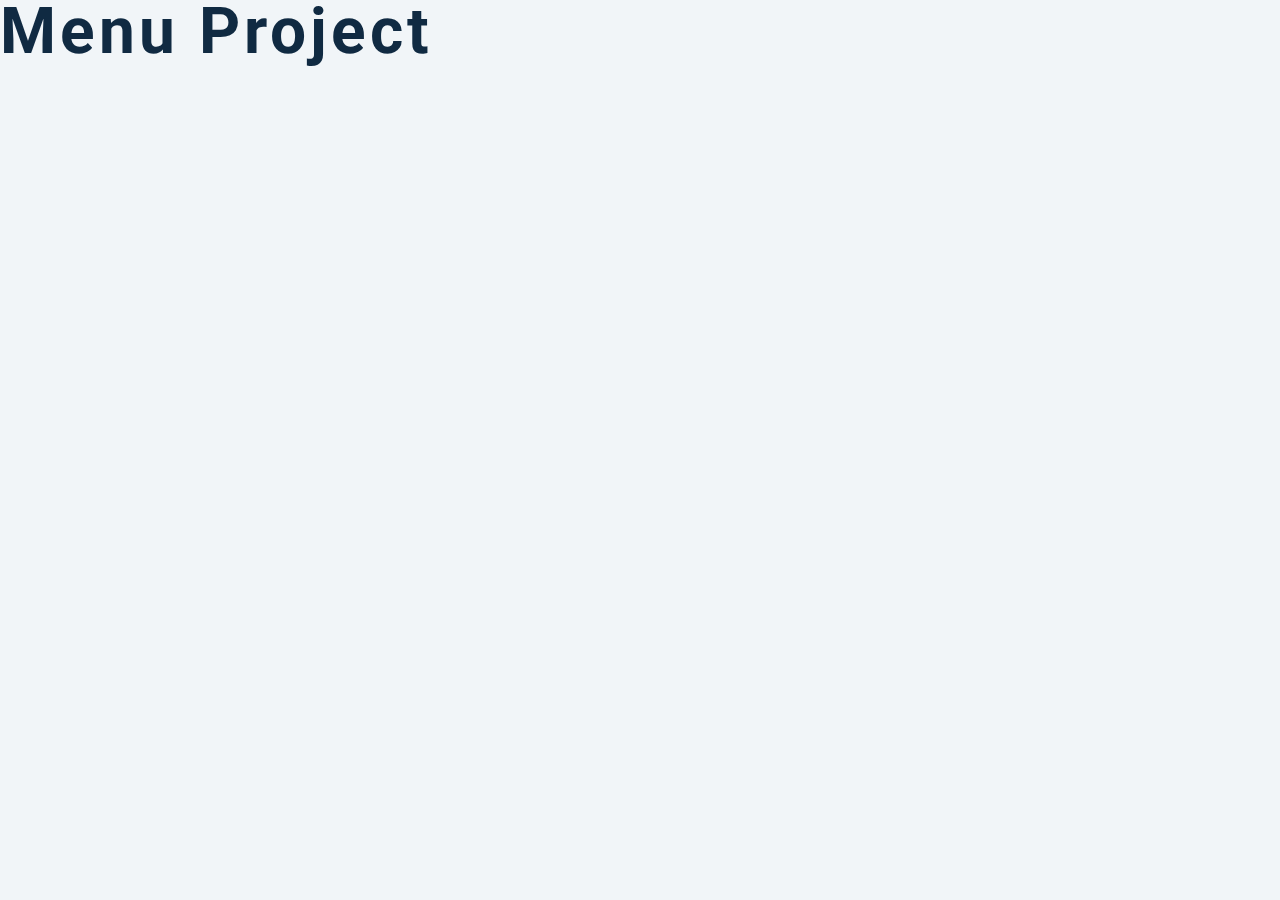
==== 08-menu/setup/index.html @ fd7a2769 "7 projects added" ====
<!DOCTYPE html>
<html lang="en">
  <head>
    <meta charset="UTF-8" />
    <meta name="viewport" content="width=device-width, initial-scale=1.0" />
    <title>Starter</title>
    <!-- font-awesome -->
    <link
      rel="stylesheet"
      href="https://cdnjs.cloudflare.com/ajax/libs/font-awesome/5.14.0/css/all.min.css"
    />
    <!-- styles -->
    <link rel="stylesheet" href="styles.css" />
  </head>
  <body>
    <h1>menu project</h1>
    <!-- javascript -->
    <script src="app.js"></script>
  </body>
</html>
---- 08-menu/setup/styles.css ----
/*
=============== 
Fonts
===============
*/
@import url("https://fonts.googleapis.com/css?family=Open+Sans|Roboto:400,700&display=swap");

/*
=============== 
Variables
===============
*/

:root {
  /* dark shades of primary color*/
  --clr-primary-1: hsl(205, 86%, 17%);
  --clr-primary-2: hsl(205, 77%, 27%);
  --clr-primary-3: hsl(205, 72%, 37%);
  --clr-primary-4: hsl(205, 63%, 48%);
  /* primary/main color */
  --clr-primary-5: #49a6e9;
  /* lighter shades of primary color */
  --clr-primary-6: hsl(205, 89%, 70%);
  --clr-primary-7: hsl(205, 90%, 76%);
  --clr-primary-8: hsl(205, 86%, 81%);
  --clr-primary-9: hsl(205, 90%, 88%);
  --clr-primary-10: hsl(205, 100%, 96%);
  /* darkest grey - used for headings */
  --clr-grey-1: hsl(209, 61%, 16%);
  --clr-grey-2: hsl(211, 39%, 23%);
  --clr-grey-3: hsl(209, 34%, 30%);
  --clr-grey-4: hsl(209, 28%, 39%);
  /* grey used for paragraphs */
  --clr-grey-5: hsl(210, 22%, 49%);
  --clr-grey-6: hsl(209, 23%, 60%);
  --clr-grey-7: hsl(211, 27%, 70%);
  --clr-grey-8: hsl(210, 31%, 80%);
  --clr-grey-9: hsl(212, 33%, 89%);
  --clr-grey-10: hsl(210, 36%, 96%);
  --clr-white: #fff;
  --clr-red-dark: hsl(360, 67%, 44%);
  --clr-red-light: hsl(360, 71%, 66%);
  --clr-green-dark: hsl(125, 67%, 44%);
  --clr-green-light: hsl(125, 71%, 66%);
  --clr-gold: #c59d5f;
  --clr-black: #222;
  --ff-primary: "Roboto", sans-serif;
  --ff-secondary: "Open Sans", sans-serif;
  --transition: all 0.3s linear;
  --spacing: 0.25rem;
  --radius: 0.5rem;
  --light-shadow: 0 5px 15px rgba(0, 0, 0, 0.1);
  --dark-shadow: 0 5px 15px rgba(0, 0, 0, 0.2);
  --max-width: 1170px;
  --fixed-width: 620px;
}
/*
=============== 
Global Styles
===============
*/

*,
::after,
::before {
  margin: 0;
  padding: 0;
  box-sizing: border-box;
}
body {
  font-family: var(--ff-secondary);
  background: var(--clr-grey-10);
  color: var(--clr-grey-1);
  line-height: 1.5;
  font-size: 0.875rem;
}
ul {
  list-style-type: none;
}
a {
  text-decoration: none;
}
img:not(.logo) {
  width: 100%;
}
img {
  display: block;
}

h1,
h2,
h3,
h4 {
  letter-spacing: var(--spacing);
  text-transform: capitalize;
  line-height: 1.25;
  margin-bottom: 0.75rem;
  font-family: var(--ff-primary);
}
h1 {
  font-size: 3rem;
}
h2 {
  font-size: 2rem;
}
h3 {
  font-size: 1.25rem;
}
h4 {
  font-size: 0.875rem;
}
p {
  margin-bottom: 1.25rem;
  color: var(--clr-grey-5);
}
@media screen and (min-width: 800px) {
  h1 {
    font-size: 4rem;
  }
  h2 {
    font-size: 2.5rem;
  }
  h3 {
    font-size: 1.75rem;
  }
  h4 {
    font-size: 1rem;
  }
  body {
    font-size: 1rem;
  }
  h1,
  h2,
  h3,
  h4 {
    line-height: 1;
  }
}
/*  global classes */

.btn {
  text-transform: uppercase;
  background: transparent;
  color: var(--clr-black);
  padding: 0.375rem 0.75rem;
  letter-spacing: var(--spacing);
  display: inline-block;
  transition: var(--transition);
  font-size: 0.875rem;
  border: 2px solid var(--clr-black);
  cursor: pointer;
  box-shadow: 0 1px 3px rgba(0, 0, 0, 0.2);
  border-radius: var(--radius);
}
.btn:hover {
  color: var(--clr-white);
  background: var(--clr-black);
}
/* section */
.section {
  padding: 5rem 0;
}

main {
  min-height: 100vh;
  display: grid;
  place-items: center;
}
/*
=============== 
Menu
===============
*/

.menu {
  padding: 5rem 0;
}
.title {
  text-align: center;
  margin-bottom: 2rem;
}
.underline {
  width: 5rem;
  height: 0.25rem;
  background: var(--clr-gold);
  margin-left: auto;
  margin-right: auto;
}
.btn-container {
  margin-bottom: 4rem;
  display: flex;
  justify-content: center;
}
.filter-btn {
  background: transparent;
  border-color: var(--clr-gold);
  font-size: 1rem;
  text-transform: capitalize;
  margin: 0 0.5rem;
  letter-spacing: 1px;
  border-radius: var(--radius);
  padding: 0.375rem 0.75rem;
  color: var(--clr-gold);
  cursor: pointer;
  transition: var(--transition);
}
.filter-btn:hover {
  background: var(--clr-gold);
  color: var(--clr-white);
}
.section-center {
  width: 90vw;
  margin: 0 auto;
  max-width: 1170px;
  display: grid;
  gap: 3rem 2rem;
  justify-items: center;
}
.menu-item {
  display: grid;
  gap: 1rem 2rem;
  max-width: 25rem;
}
.photo {
  object-fit: cover;
  height: 200px;
  border: 0.25rem solid var(--clr-gold);
  border-radius: var(--radius);
}
.item-info header {
  display: flex;
  justify-content: space-between;
  border-bottom: 0.5px dotted var(--clr-grey-5);
}
.item-info h4 {
  margin-bottom: 0.5rem;
}
.price {
  color: var(--clr-gold);
}
.item-text {
  margin-bottom: 0;
  padding-top: 1rem;
}

@media screen and (min-width: 768px) {
  .menu-item {
    grid-template-columns: 225px 1fr;
    gap: 0 1.25rem;
    max-width: 40rem;
  }
  .photo {
    height: 175px;
  }
}
@media screen and (min-width: 1200px) {
  .section-center {
    width: 95vw;
    grid-template-columns: 1fr 1fr;
  }
  .photo {
    height: 150px;
  }
}
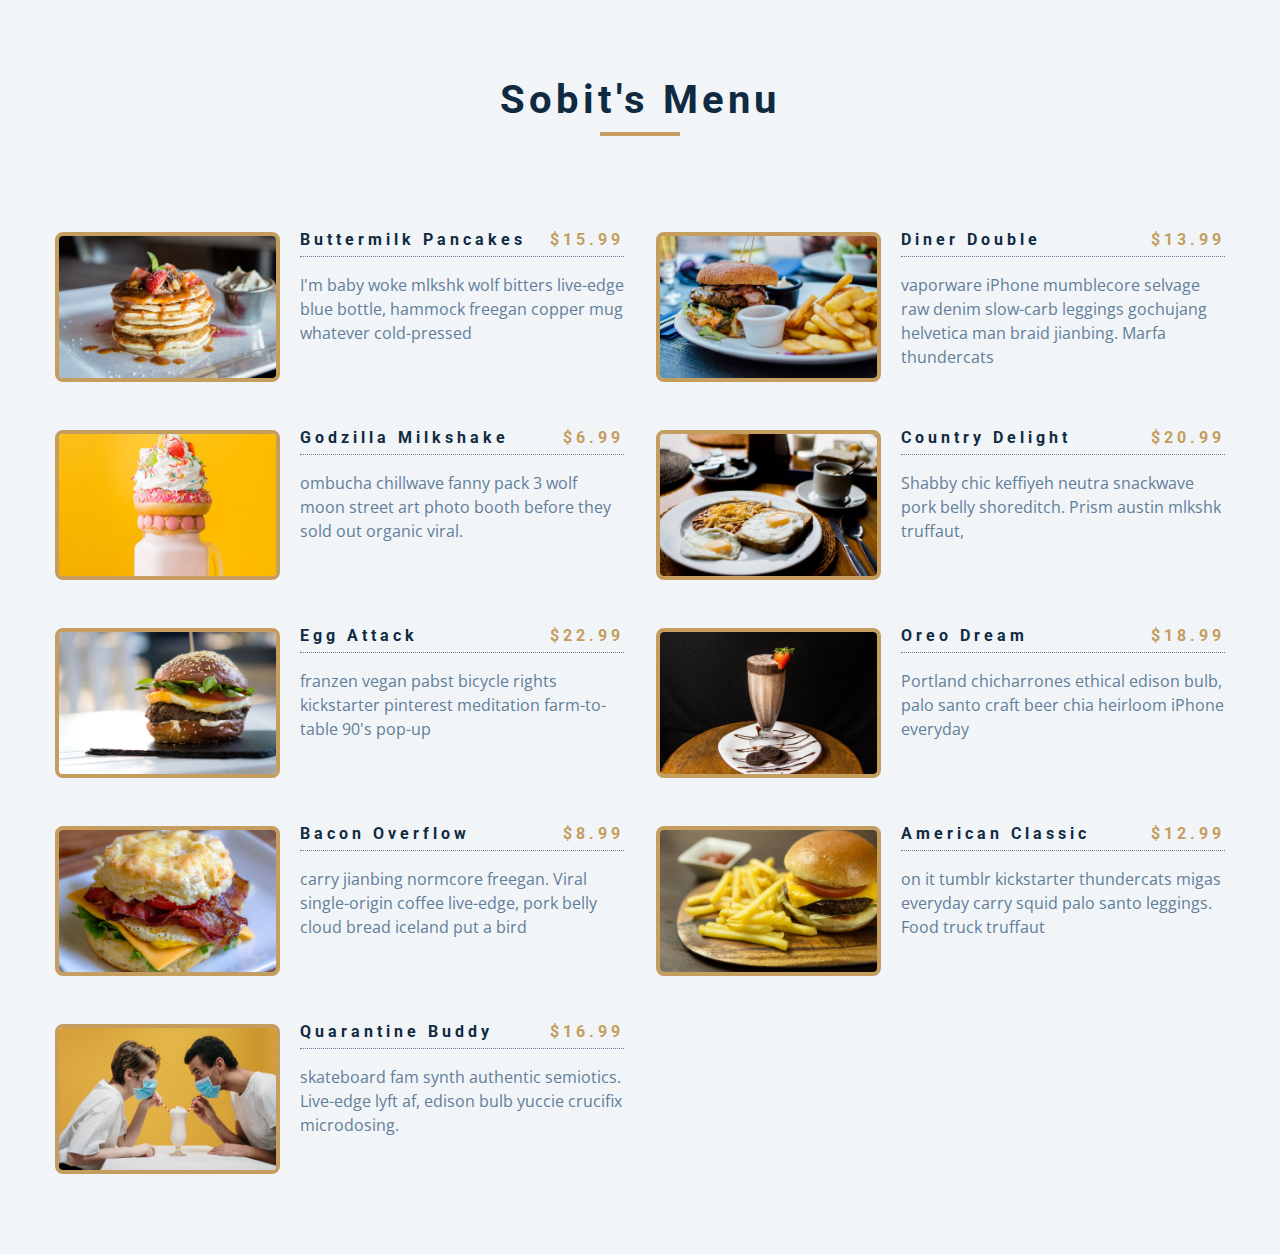
==== commit 40be7650: "menus added" ====
--- a/08-menu/setup/index.html
+++ b/08-menu/setup/index.html
@@ -3,7 +3,7 @@
   <head>
     <meta charset="UTF-8" />
     <meta name="viewport" content="width=device-width, initial-scale=1.0" />
-    <title>Starter</title>
+    <title>Sobit's Kitchen</title>
     <!-- font-awesome -->
     <link
       rel="stylesheet"
@@ -12,8 +12,30 @@
     <!-- styles -->
     <link rel="stylesheet" href="styles.css" />
   </head>
+
   <body>
-    <h1>menu project</h1>
+    <section class="menu">
+      <!-- title -->
+      <div class="title">
+        <h2>sobit's menu</h2>
+        <div class="underline"></div>
+      </div>
+      <!-- filter buttons -->
+      <div class="btn-container">
+        <!-- <button type="button" class="filter-btn" data-id="all">all</button>
+        <button type="button" class="filter-btn" data-id="breakfast">
+          breakfast
+        </button>
+        <button type="button" class="filter-btn" data-id="lunch">lunch</button>
+        <button type="button" class="filter-btn" data-id="shakes">
+          shakes
+        </button> -->
+      </div>
+      <!-- menu items -->
+      <div class="section-center">
+        <!-- dynamically menus will be added from javascript -->
+      </div>
+    </section>
     <!-- javascript -->
     <script src="app.js"></script>
   </body>
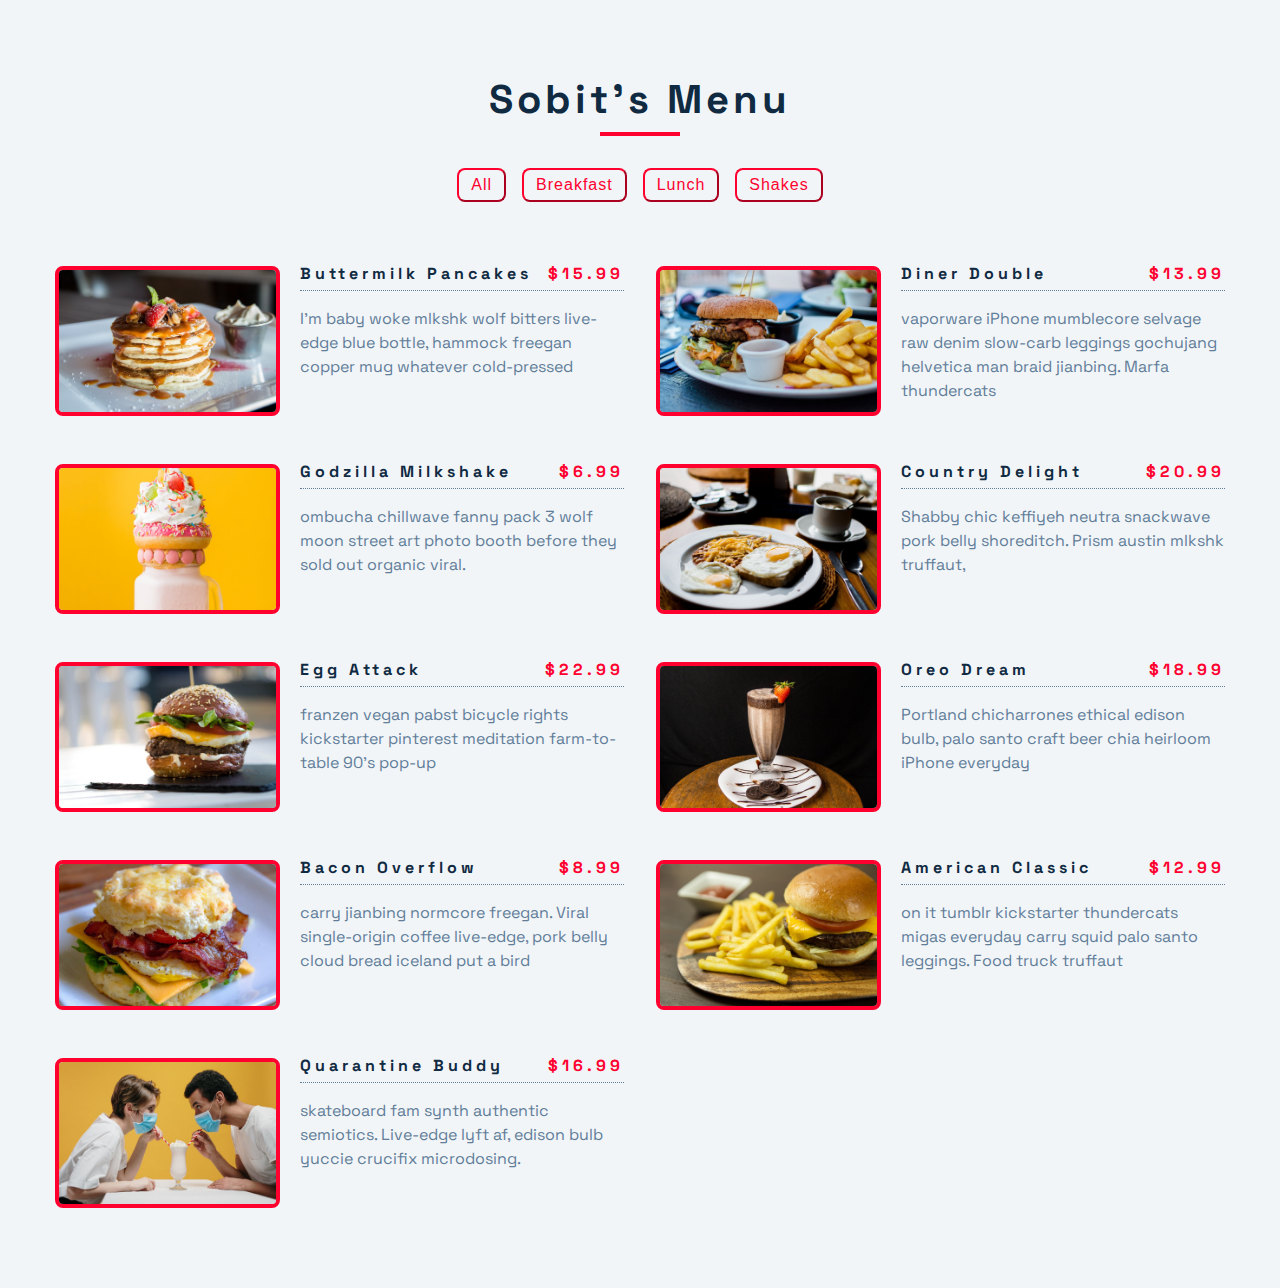
==== commit 5debbec6: "menu project completed" ====
--- a/08-menu/setup/index.html
+++ b/08-menu/setup/index.html
@@ -22,14 +22,14 @@
       </div>
       <!-- filter buttons -->
       <div class="btn-container">
-        <!-- <button type="button" class="filter-btn" data-id="all">all</button>
+        <button type="button" class="filter-btn" data-id="all">all</button>
         <button type="button" class="filter-btn" data-id="breakfast">
           breakfast
         </button>
         <button type="button" class="filter-btn" data-id="lunch">lunch</button>
         <button type="button" class="filter-btn" data-id="shakes">
           shakes
-        </button> -->
+        </button>
       </div>
       <!-- menu items -->
       <div class="section-center">
--- a/08-menu/setup/styles.css
+++ b/08-menu/setup/styles.css
@@ -3,7 +3,7 @@
 Fonts
 ===============
 */
-@import url("https://fonts.googleapis.com/css?family=Open+Sans|Roboto:400,700&display=swap");
+@import url('https://fonts.googleapis.com/css2?family=Space+Grotesk:wght@300;400;500;600;700&display=swap');
 
 /*
 =============== 
@@ -42,10 +42,10 @@
   --clr-red-light: hsl(360, 71%, 66%);
   --clr-green-dark: hsl(125, 67%, 44%);
   --clr-green-light: hsl(125, 71%, 66%);
-  --clr-gold: #c59d5f;
+  --clr-gold: rgb(255, 0, 47);
   --clr-black: #222;
-  --ff-primary: "Roboto", sans-serif;
-  --ff-secondary: "Open Sans", sans-serif;
+  --ff-primary: 'Space Grotesk', sans-serif;
+  --ff-secondary: 'Space Grotesk', sans-serif;
   --transition: all 0.3s linear;
   --spacing: 0.25rem;
   --radius: 0.5rem;
